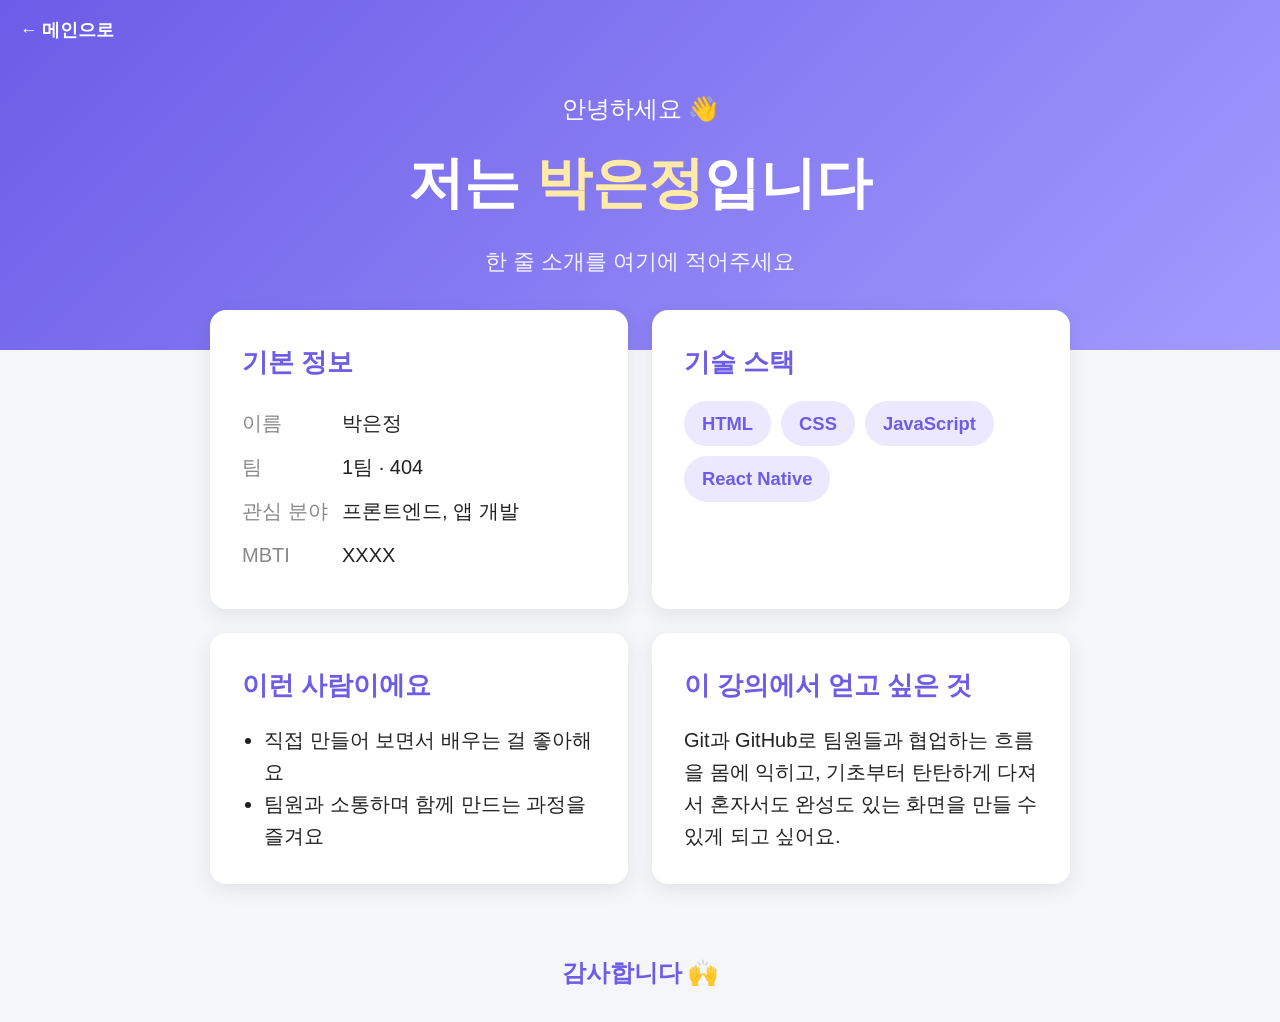
==== eunjeong/index.html @ ebe1a640 "feat: 박은정 소개 페이지 추가" ====
<!doctype html>
<html lang="ko">
  <head>
    <meta charset="UTF-8" />
    <meta name="viewport" content="width=device-width, initial-scale=1.0" />
    <title>자기소개 | 박은정</title>
    <link rel="stylesheet" href="../css/eunjeong.css" />
  </head>
  <body>
    <a class="back" href="../index.html">← 메인으로</a>

    <header class="hero">
      <p class="hello">안녕하세요 👋</p>
      <h1>저는 <span class="accent">박은정</span>입니다</h1>
      <p class="tagline">한 줄 소개를 여기에 적어주세요</p>
    </header>

    <main>
      <section class="card">
        <h2>기본 정보</h2>
        <ul class="info">
          <li><span>이름</span>박은정</li>
          <li><span>팀</span>1팀 · 404</li>
          <li><span>관심 분야</span>프론트엔드, 앱 개발</li>
          <li><span>MBTI</span>XXXX</li>
        </ul>
      </section>

      <section class="card">
        <h2>기술 스택</h2>
        <div class="tags">
          <span>HTML</span>
          <span>CSS</span>
          <span>JavaScript</span>
          <span>React Native</span>
        </div>
      </section>

      <section class="card">
        <h2>이런 사람이에요</h2>
        <ul class="points">
          <li>직접 만들어 보면서 배우는 걸 좋아해요</li>
          <li>팀원과 소통하며 함께 만드는 과정을 즐겨요</li>
        </ul>
      </section>

      <section class="card">
        <h2>이 강의에서 얻고 싶은 것</h2>
        <p>
          Git과 GitHub로 팀원들과 협업하는 흐름을 몸에 익히고, 기초부터 탄탄하게
          다져서 혼자서도 완성도 있는 화면을 만들 수 있게 되고 싶어요.
        </p>
      </section>
    </main>

    <footer>감사합니다 🙌</footer>
  </body>
</html>
---- css/eunjeong.css ----
* {
  box-sizing: border-box;
  margin: 0;
  padding: 0;
}

body {
  font-family: "Pretendard", -apple-system, "Apple SD Gothic Neo", sans-serif;
  background: #f5f6fa;
  color: #222;
  line-height: 1.6;
}

.back {
  position: absolute;
  top: 16px;
  left: 20px;
  color: #fff;
  text-decoration: none;
  font-size: 1.1rem;
  font-weight: 600;
}

.back:hover {
  text-decoration: underline;
}

/* 발표용: 큰 글씨 */
.hero {
  text-align: center;
  padding: 90px 20px 70px;
  background: linear-gradient(135deg, #6c5ce7, #a29bfe);
  color: #fff;
}

.hello {
  font-size: 1.5rem;
  margin-bottom: 10px;
}

.hero h1 {
  font-size: 3.5rem;
}

.accent {
  color: #ffeaa7;
}

.tagline {
  margin-top: 16px;
  font-size: 1.4rem;
  opacity: 0.9;
}

main {
  max-width: 900px;
  margin: -40px auto 0;
  padding: 0 20px 40px;
  display: grid;
  grid-template-columns: 1fr 1fr;
  gap: 24px;
}

.card {
  background: #fff;
  border-radius: 16px;
  padding: 32px;
  box-shadow: 0 6px 20px rgba(0, 0, 0, 0.08);
}

.card h2 {
  font-size: 1.6rem;
  color: #6c5ce7;
  margin-bottom: 18px;
}

.card p,
.card li {
  font-size: 1.25rem;
}

.info {
  list-style: none;
}

.info li {
  padding: 6px 0;
}

.info span {
  display: inline-block;
  width: 100px;
  color: #888;
}

.tags {
  display: flex;
  flex-wrap: wrap;
  gap: 10px;
}

.tags span {
  background: #ece9ff;
  color: #6c5ce7;
  padding: 8px 18px;
  border-radius: 999px;
  font-size: 1.15rem;
  font-weight: 600;
}

.points {
  padding-left: 22px;
}

footer {
  text-align: center;
  padding: 30px;
  font-size: 1.5rem;
  color: #6c5ce7;
  font-weight: 700;
}

@media (max-width: 700px) {
  main {
    grid-template-columns: 1fr;
  }
  .hero h1 {
    font-size: 2.4rem;
  }
}
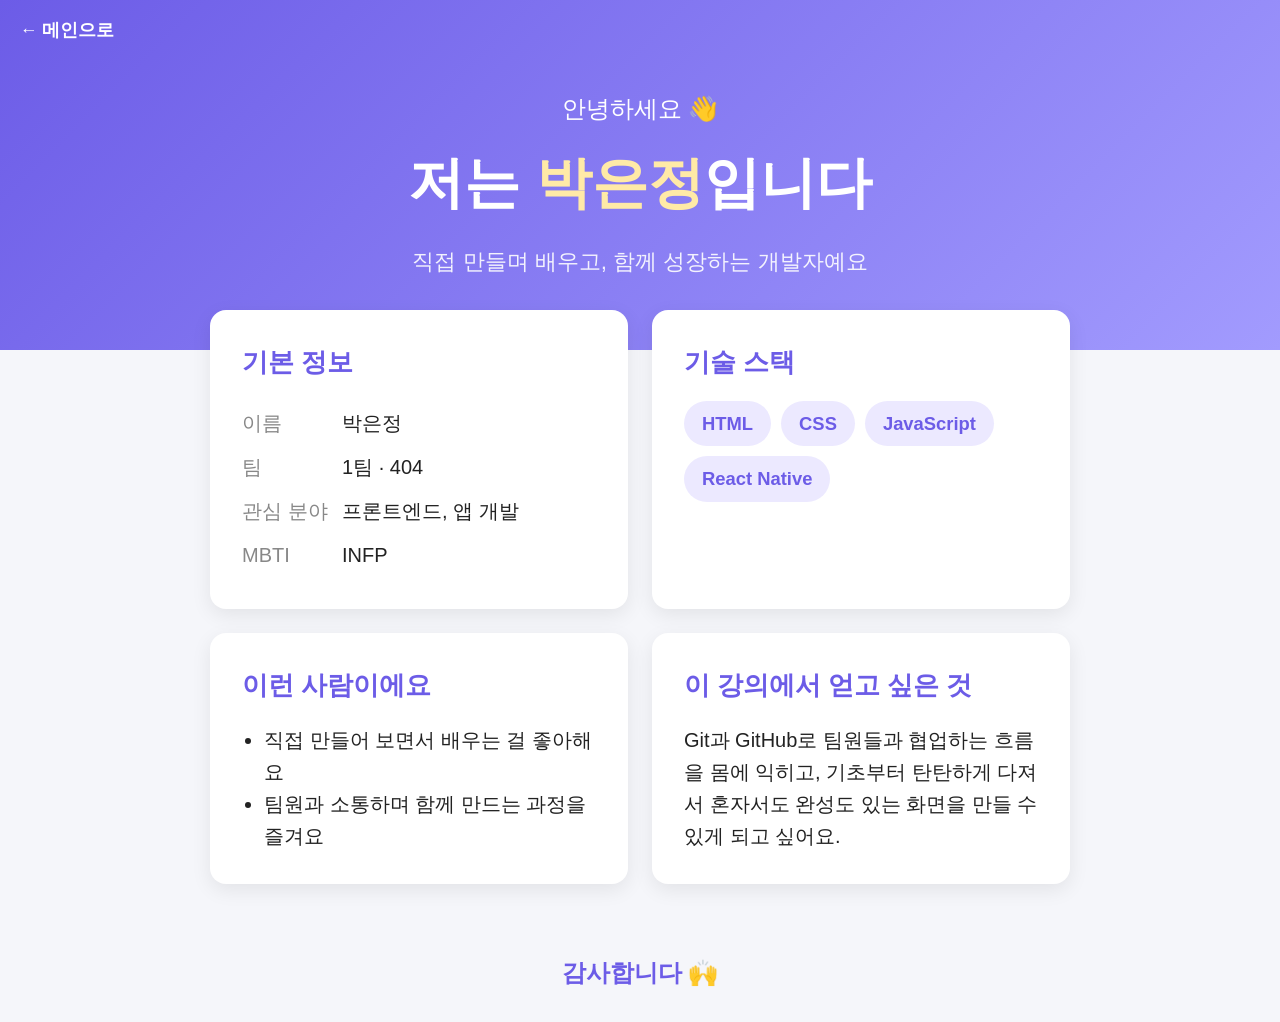
==== commit 8e074a47: "fix: 은정 소개페이지 문구수정" ====
--- a/eunjeong/index.html
+++ b/eunjeong/index.html
@@ -12,7 +12,7 @@
     <header class="hero">
       <p class="hello">안녕하세요 👋</p>
       <h1>저는 <span class="accent">박은정</span>입니다</h1>
-      <p class="tagline">한 줄 소개를 여기에 적어주세요</p>
+      <p class="tagline">직접 만들며 배우고, 함께 성장하는 개발자예요</p>
     </header>
 
     <main>
@@ -22,7 +22,7 @@
           <li><span>이름</span>박은정</li>
           <li><span>팀</span>1팀 · 404</li>
           <li><span>관심 분야</span>프론트엔드, 앱 개발</li>
-          <li><span>MBTI</span>XXXX</li>
+          <li><span>MBTI</span>INFP</li>
         </ul>
       </section>
 
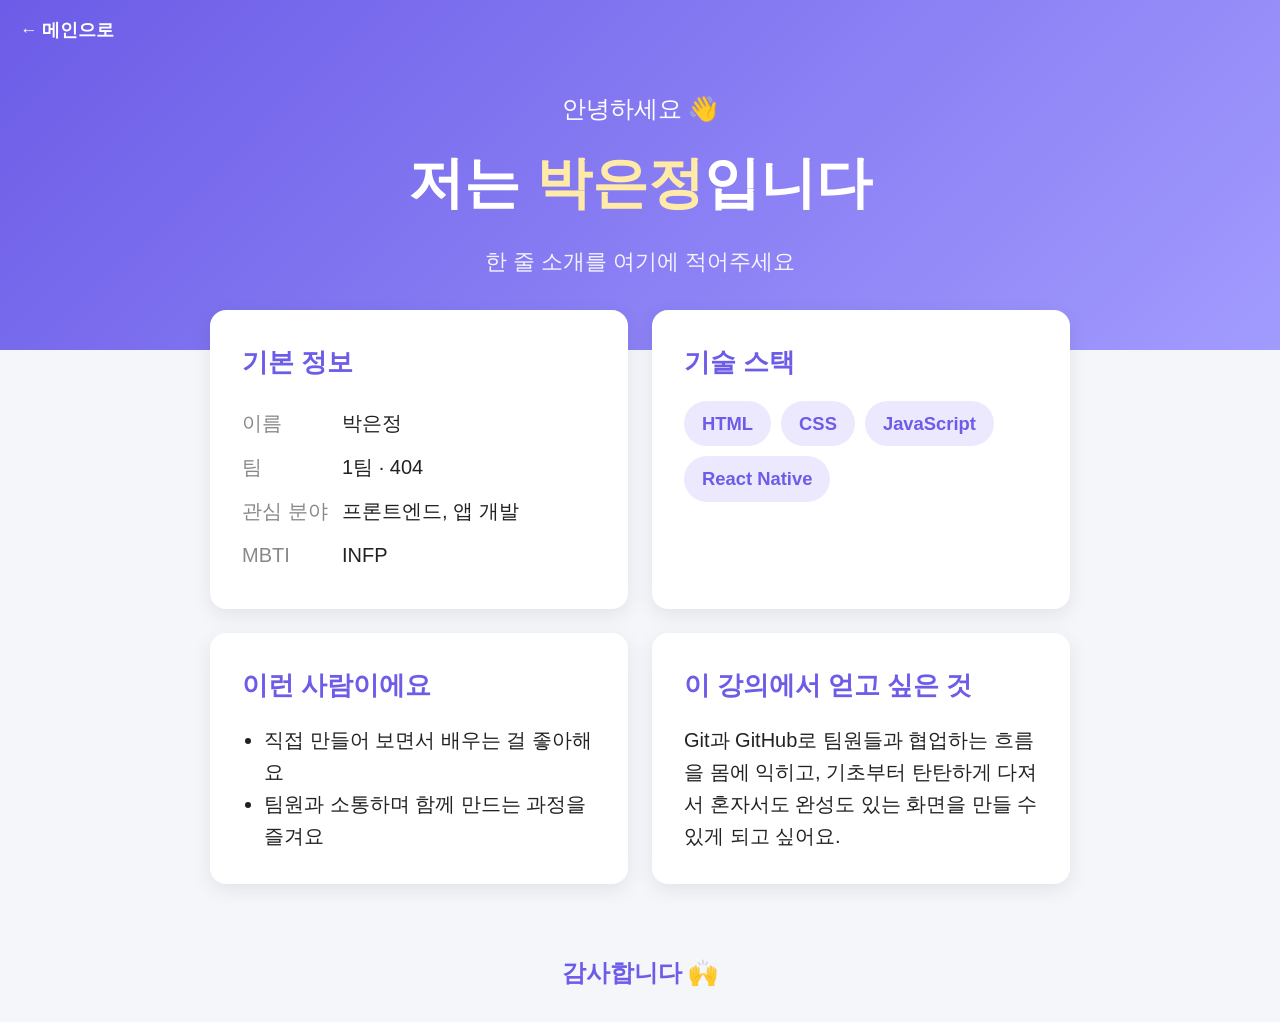
==== commit c8a2033f: "docs: MBTI 값 수정" ====
--- a/eunjeong/index.html
+++ b/eunjeong/index.html
@@ -12,7 +12,7 @@
     <header class="hero">
       <p class="hello">안녕하세요 👋</p>
       <h1>저는 <span class="accent">박은정</span>입니다</h1>
-      <p class="tagline">직접 만들며 배우고, 함께 성장하는 개발자예요</p>
+      <p class="tagline">한 줄 소개를 여기에 적어주세요</p>
     </header>
 
     <main>
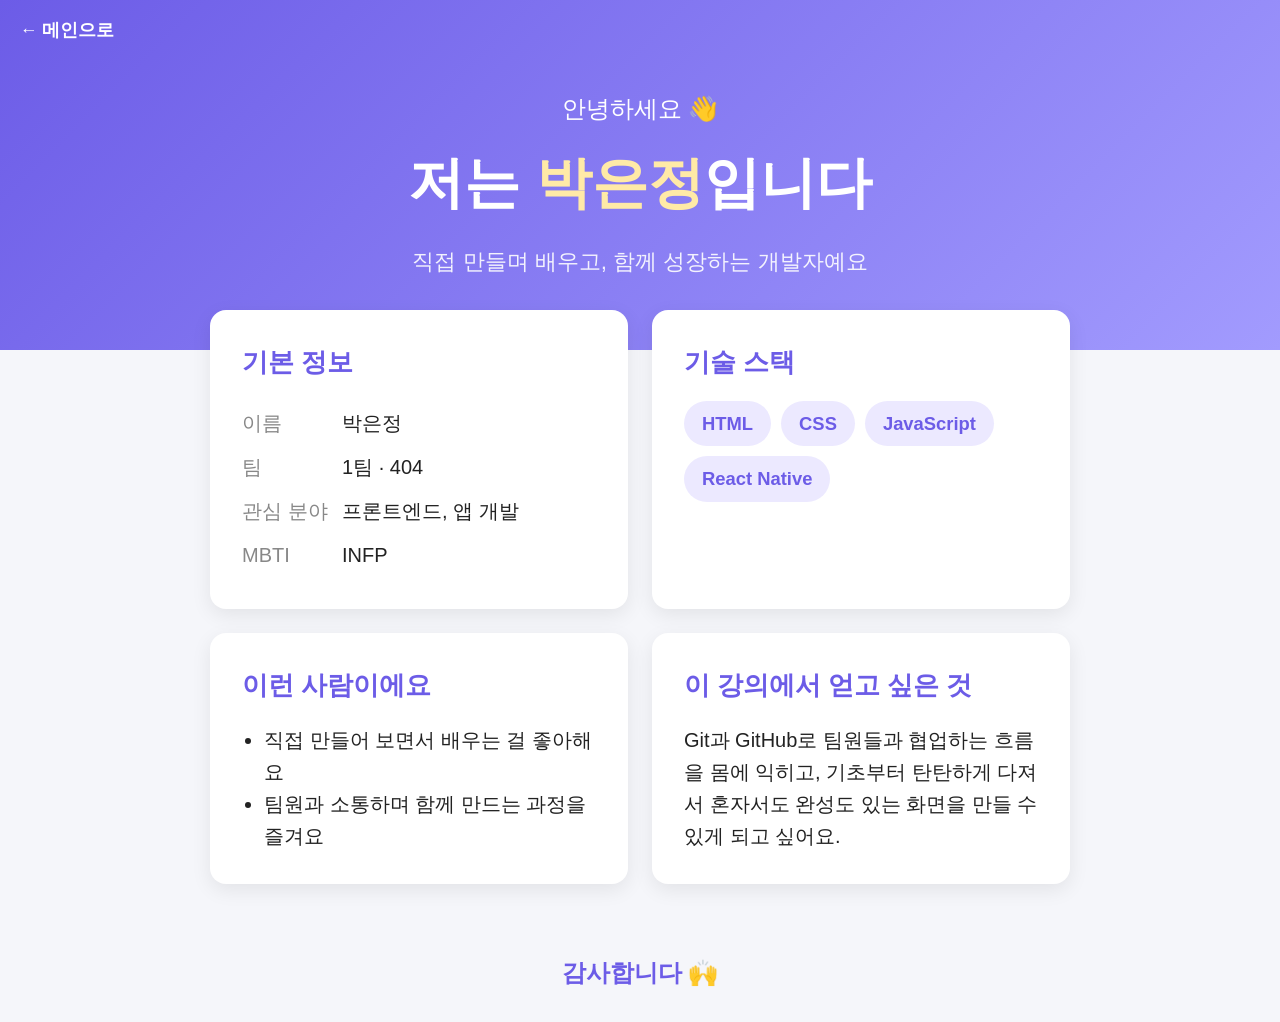
==== commit 30e02f33: "박은정 소개 페이지 내용 수정" ====
--- a/eunjeong/index.html
+++ b/eunjeong/index.html
@@ -12,7 +12,7 @@
     <header class="hero">
       <p class="hello">안녕하세요 👋</p>
       <h1>저는 <span class="accent">박은정</span>입니다</h1>
-      <p class="tagline">한 줄 소개를 여기에 적어주세요</p>
+      <p class="tagline">직접 만들며 배우고, 함께 성장하는 개발자예요</p>
     </header>
 
     <main>
